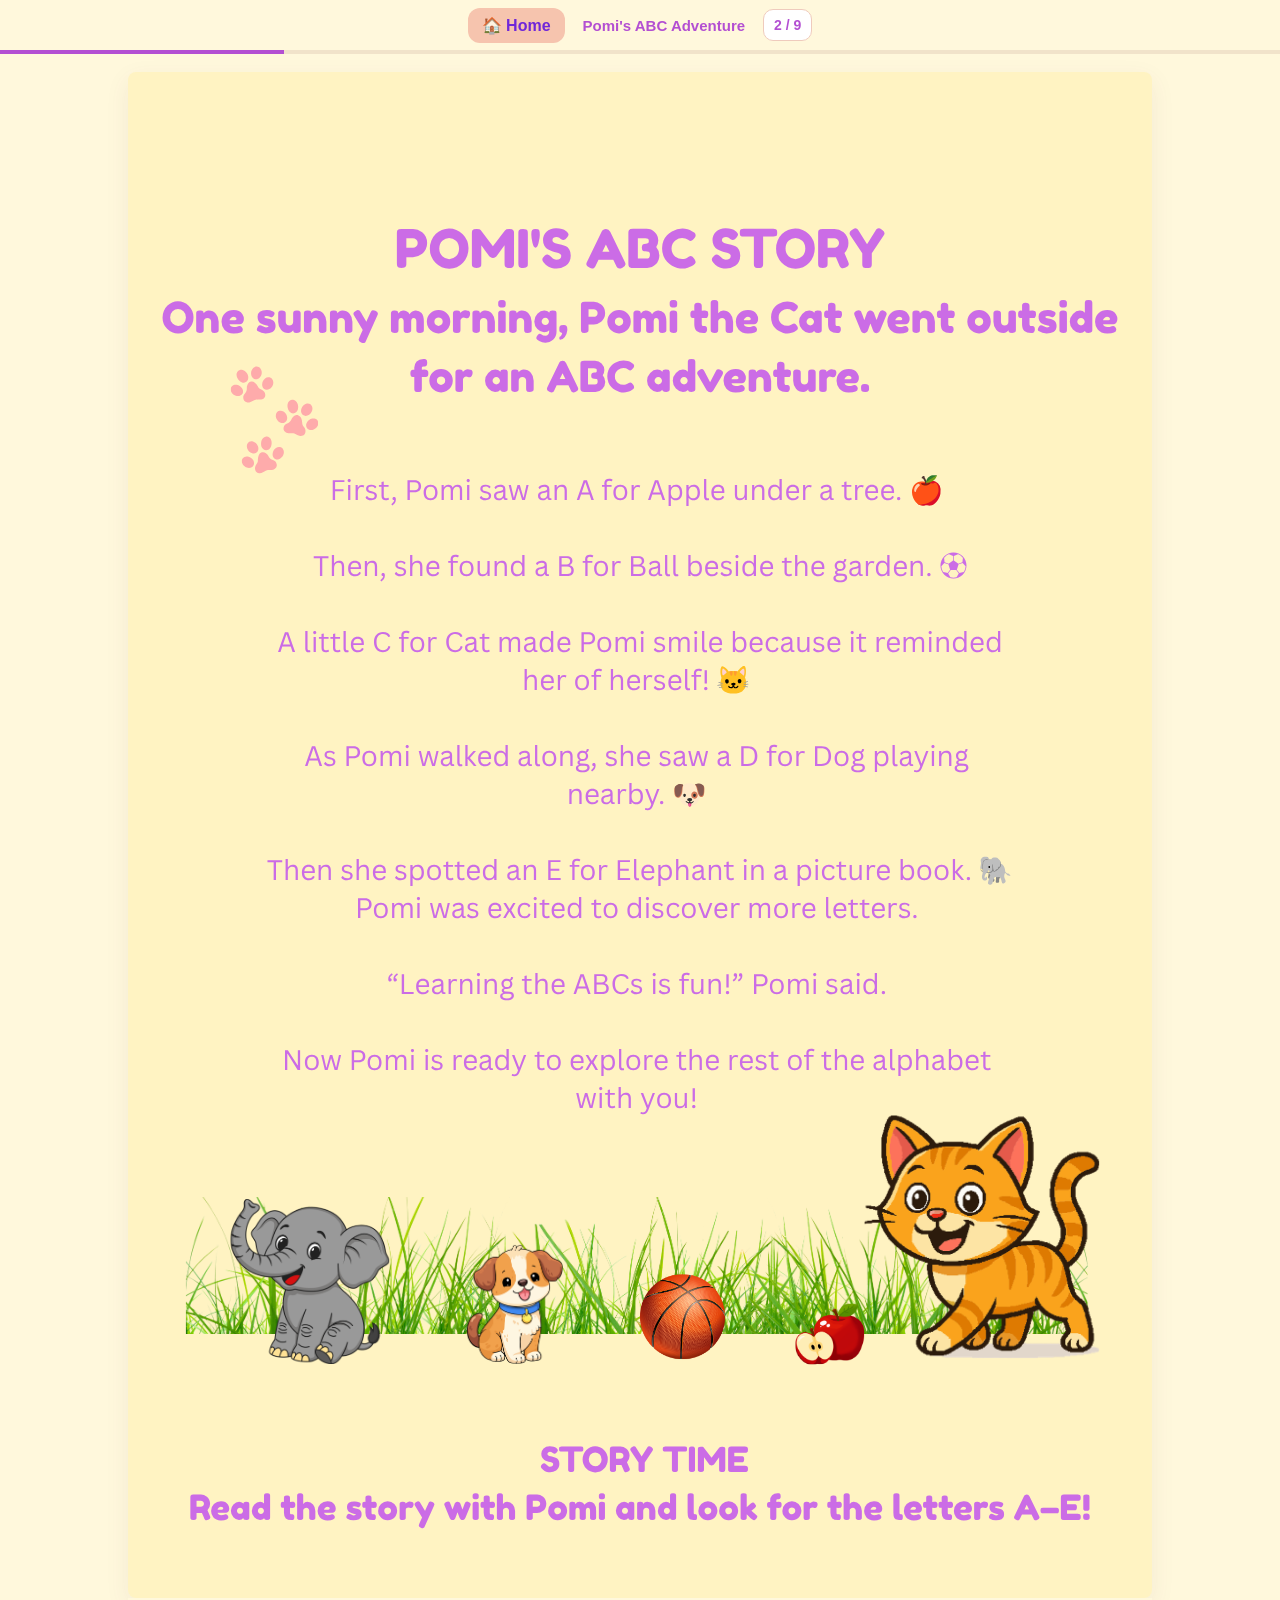
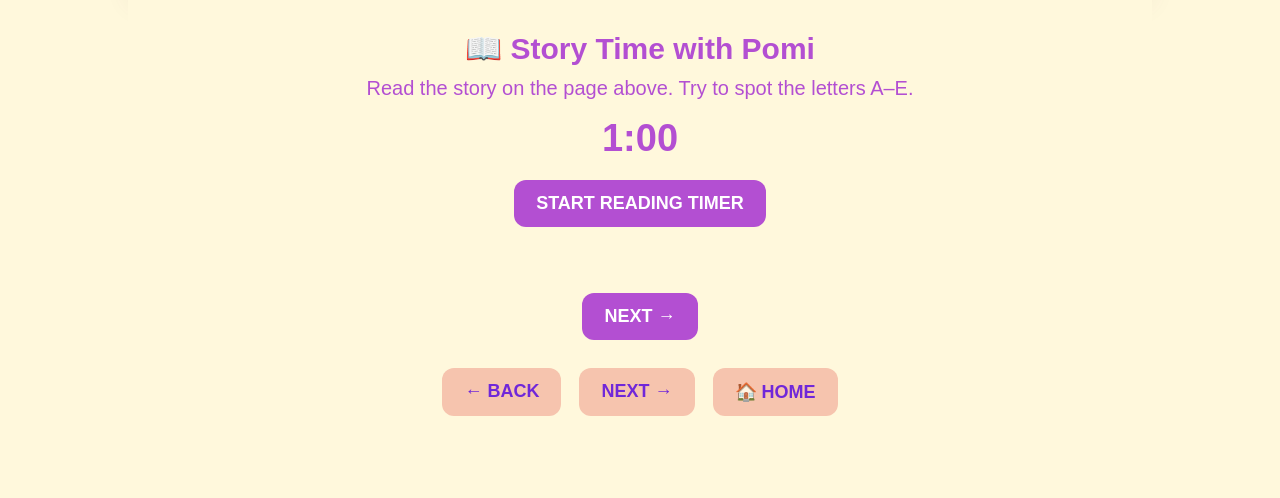
==== pomi-page-2.html @ 3f8cf051 "Upload Pomi's ABC Adventure files" ====
<!DOCTYPE html>
<html lang="en"><head><meta charset="UTF-8">
<meta name="viewport" content="width=device-width,initial-scale=1.0">
<title>Pomi's ABC Story</title><link rel="stylesheet" href="style.css"></head>
<body><main class="booklet"><img src="pomi-page-2.png" alt="Pomi's ABC Story" class="page-image">
<section class="controls"><h2>📖 Story Time with Pomi</h2>
<p>Read the story on the page above. Try to spot the letters A–E.</p>
<div class="timer" id="timer">1:00</div>
<button onclick="startTimer()">START READING TIMER</button>
<div class="message" id="message"></div>
<a class="navbtn" href="pomi-page-3.html">NEXT →</a><div class="footer-nav"><a class="navbtn" href="pomi-page-1.html">← BACK</a><a class="navbtn" href="pomi-page-3.html">NEXT →</a><a class="navbtn" href="index.html">🏠 HOME</a></div></section></main>
<script>let left=60,run=false,t;
function startTimer(){
 if(run)return; run=true; left=60; document.getElementById('message').textContent='';
 t=setInterval(()=>{left--; let s=left%60; document.getElementById('timer').textContent=Math.floor(left/60)+':'+String(s).padStart(2,'0');
 if(left<=0){clearInterval(t);run=false;markPomiDone(2);document.getElementById('message').textContent='🎉 Great job, little reader!'}} ,1000);
}</script><script src="app.js"></script></body></html>
---- style.css ----
*{box-sizing:border-box}
:root{--cream:#fff8dc;--purple:#b34fd2;--deep:#7027d9;--peach:#f6c4ae;--green:#2c8b20;--pink:#ff9cab}
body{margin:0;background:var(--cream);font-family:Arial,sans-serif;text-align:center;color:var(--purple);padding-top:52px}
.site-nav{position:fixed;z-index:20;top:0;left:0;right:0;height:52px;background:rgba(255,248,220,.97);border-bottom:2px solid #f3d8c7;display:flex;align-items:center;justify-content:center;gap:18px;padding:0 14px;font-weight:700}.site-nav a{color:var(--deep);text-decoration:none;background:#f6c4ae;padding:8px 14px;border-radius:12px}.site-nav .crumb{font-size:15px}.page-count{font-size:14px;background:#fff;border:1px solid #efcbbd;padding:7px 10px;border-radius:10px}
.progress-shell{position:fixed;z-index:21;top:50px;left:0;right:0;height:4px;background:#f1e3ca}.progress-bar{height:100%;background:var(--purple);transition:width .4s}
.booklet{width:92%;max-width:1024px;margin:20px auto 40px}.page-image{width:100%;display:block;border-radius:8px;box-shadow:0 8px 24px rgba(100,60,100,.08)}
.controls{padding:28px 16px 36px;background:var(--cream)}
h2{margin:5px 0 8px;font-size:30px;color:var(--purple)}p{font-size:20px;line-height:1.45;margin:8px auto;max-width:850px}
button,.navbtn{display:inline-block;background:var(--purple);color:white;border:0;padding:13px 22px;border-radius:12px;font-size:18px;font-weight:bold;cursor:pointer;margin:6px;text-decoration:none;transition:.15s}button:hover,.navbtn:hover{transform:translateY(-2px) scale(1.02);box-shadow:0 5px 12px rgba(120,50,150,.16)}
.message{min-height:30px;margin:12px;font-size:20px;font-weight:bold}.next{display:none}.timer{font-size:38px;font-weight:bold;margin:14px}.grid{display:flex;flex-wrap:wrap;justify-content:center;gap:12px;max-width:900px;margin:18px auto}.choice{min-width:75px;background:var(--peach);color:#6426d8}.choice.correct,.answer-btn.correct{background:#63bd63;color:white}.choice.wrong,.answer-btn.wrong{animation:shake .25s;background:#f58b8b;color:white}@keyframes shake{25%{transform:translateX(-5px)}75%{transform:translateX(5px)}}
.activity-card{background:var(--peach);border-radius:14px;padding:16px;min-width:180px;box-shadow:0 4px 12px rgba(80,40,80,.05)}.activity-card h3{margin:0 0 10px;font-size:22px}
input[type=text],input[type=date]{padding:10px;border:2px solid var(--purple);border-radius:9px;font-size:18px}.quiz-q{margin:18px auto;max-width:850px}.quiz-q strong{font-size:21px}.answer-btn{background:var(--peach);color:var(--green);min-width:80px}.answer-btn.selected{outline:4px solid var(--purple)}
.match-wrap{display:flex;justify-content:center;gap:70px;flex-wrap:wrap;margin:20px auto}.match-col{display:flex;flex-direction:column;gap:12px}.match-col h3{margin:0 0 4px;font-size:26px}.match-btn{min-width:85px}.matched{opacity:.45;pointer-events:none}.score{font-size:22px;font-weight:bold;margin:12px}.certificate{background:#fffdf2;border:4px dashed var(--purple);border-radius:18px;padding:25px;max-width:800px;margin:20px auto}.certificate h2{font-size:34px}.small{font-size:16px;color:#7d5a82}
.footer-nav{display:flex;justify-content:center;flex-wrap:wrap;gap:6px;margin-top:16px}.footer-nav a{background:#f6c4ae;color:var(--deep)}
@media(max-width:600px){body{padding-top:48px}.site-nav{height:48px}.progress-shell{top:46px}.site-nav .crumb{display:none}h2{font-size:24px}p{font-size:17px}button,.navbtn{font-size:16px;padding:11px 16px}.match-wrap{gap:25px}.page-image{border-radius:4px}}
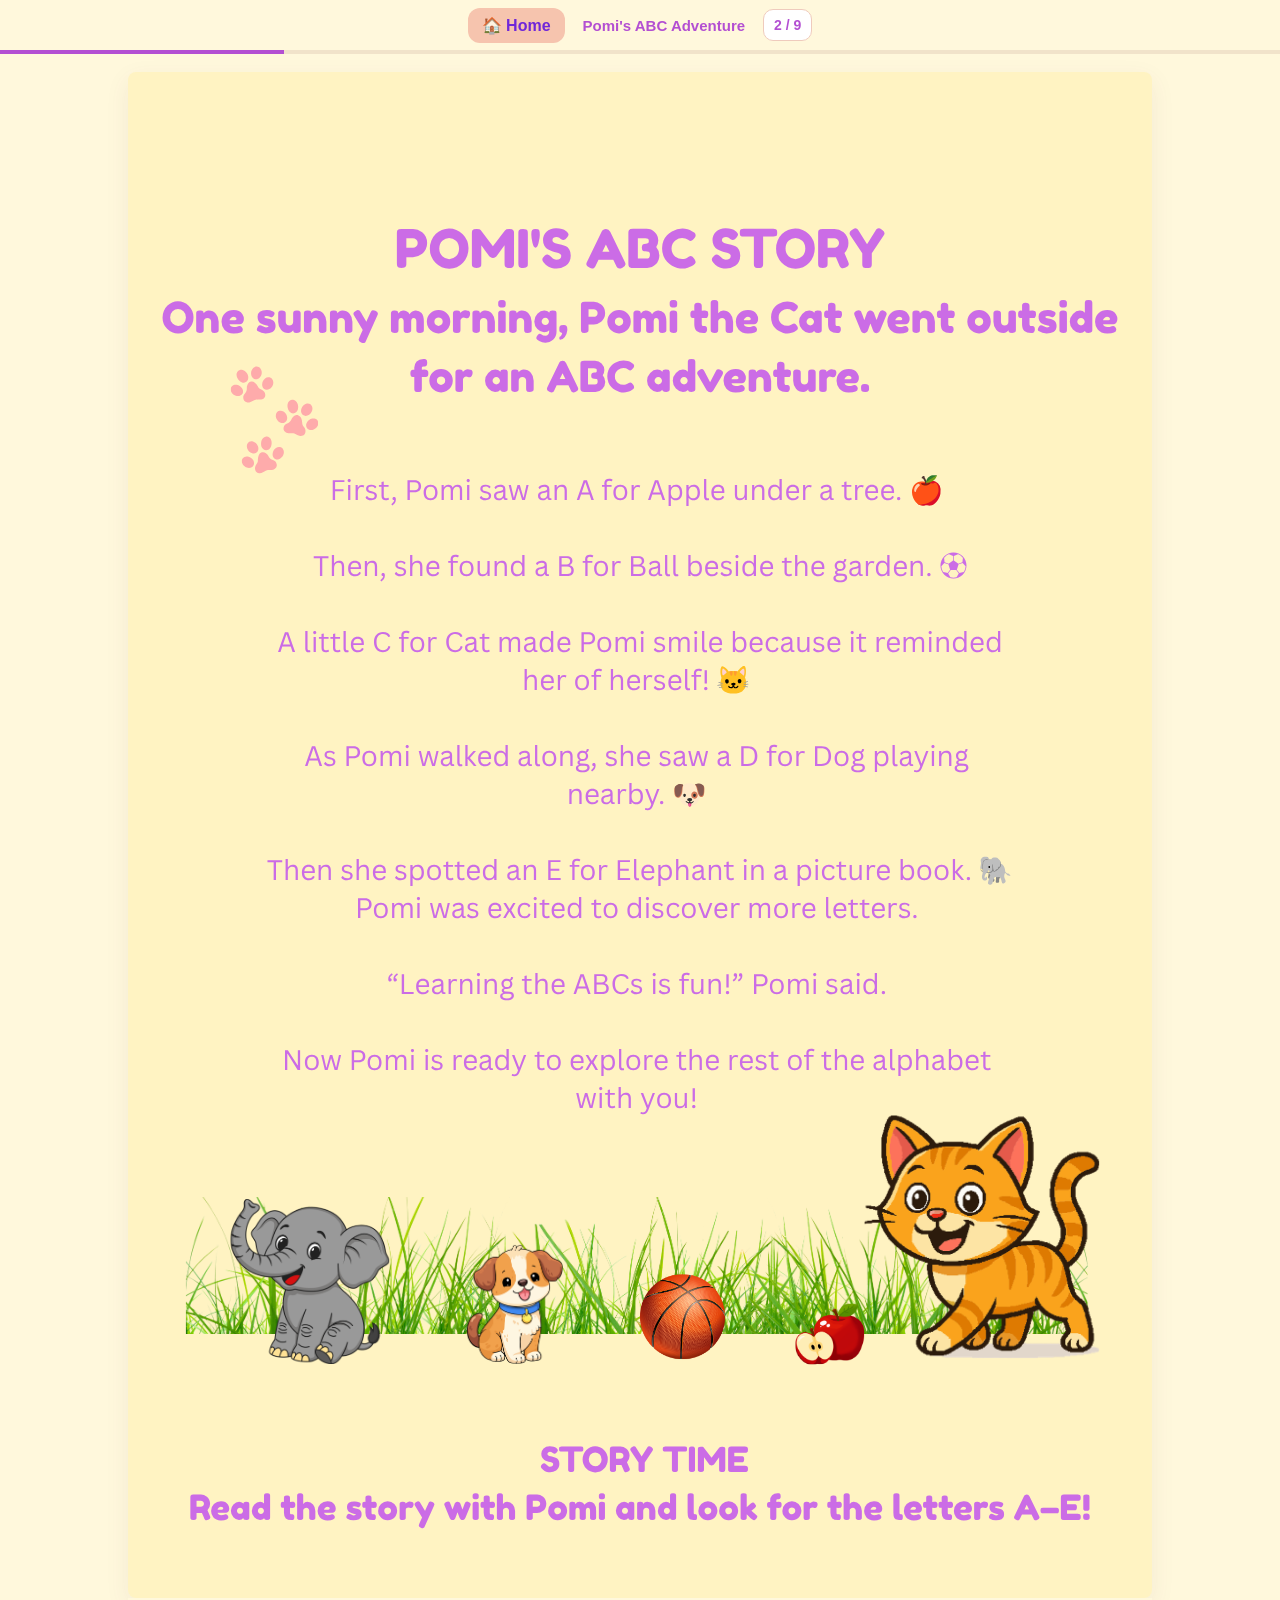
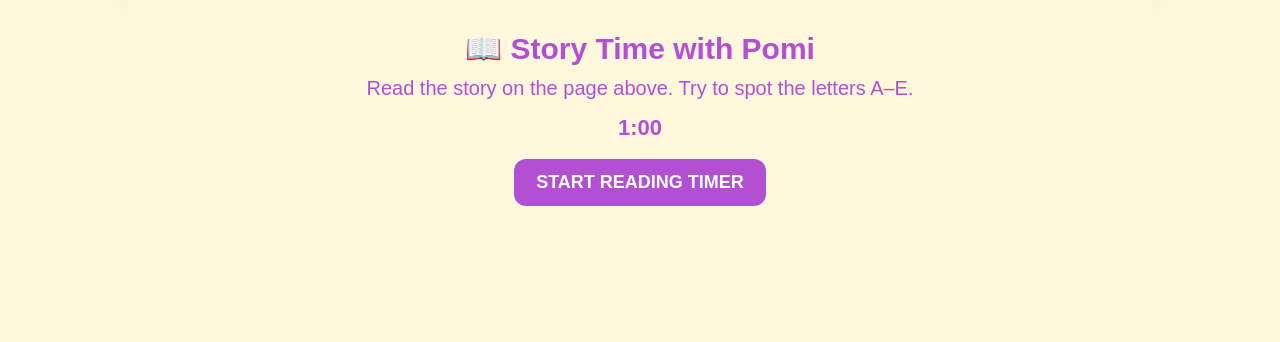
==== commit 16c6380a: "Update all Pomi ABC Adventure pages" ====
--- a/pomi-page-2.html
+++ b/pomi-page-2.html
@@ -1,17 +1,124 @@
 <!DOCTYPE html>
-<html lang="en"><head><meta charset="UTF-8">
-<meta name="viewport" content="width=device-width,initial-scale=1.0">
-<title>Pomi's ABC Story</title><link rel="stylesheet" href="style.css"></head>
-<body><main class="booklet"><img src="pomi-page-2.png" alt="Pomi's ABC Story" class="page-image">
-<section class="controls"><h2>📖 Story Time with Pomi</h2>
-<p>Read the story on the page above. Try to spot the letters A–E.</p>
-<div class="timer" id="timer">1:00</div>
-<button onclick="startTimer()">START READING TIMER</button>
-<div class="message" id="message"></div>
-<a class="navbtn" href="pomi-page-3.html">NEXT →</a><div class="footer-nav"><a class="navbtn" href="pomi-page-1.html">← BACK</a><a class="navbtn" href="pomi-page-3.html">NEXT →</a><a class="navbtn" href="index.html">🏠 HOME</a></div></section></main>
-<script>let left=60,run=false,t;
-function startTimer(){
- if(run)return; run=true; left=60; document.getElementById('message').textContent='';
- t=setInterval(()=>{left--; let s=left%60; document.getElementById('timer').textContent=Math.floor(left/60)+':'+String(s).padStart(2,'0');
- if(left<=0){clearInterval(t);run=false;markPomiDone(2);document.getElementById('message').textContent='🎉 Great job, little reader!'}} ,1000);
-}</script><script src="app.js"></script></body></html>+<html lang="en">
+<head>
+<meta charset="UTF-8">
+<meta name="viewport" content="width=device-width, initial-scale=1.0">
+<title>Story Time with Pomi</title>
+<link rel="stylesheet" href="style.css">
+</head>
+
+<body>
+
+<main class="booklet">
+
+  <!-- PAGE IMAGE -->
+  <img 
+    src="pomi-page-2.png" 
+    alt="Story Time with Pomi" 
+    class="page-image"
+  >
+
+  <!-- INTERACTIVE SECTION -->
+  <section class="controls">
+
+    <h2>📖 Story Time with Pomi</h2>
+
+    <p>
+      Read the story on the page above. Try to spot the letters A–E.
+    </p>
+
+    <!-- TIMER -->
+    <div class="score" id="timer">1:00</div>
+
+    <button 
+      id="timerBtn" 
+      class="navbtn"
+      onclick="startReadingTimer()"
+    >
+      START READING TIMER
+    </button>
+
+    <div 
+      class="message" 
+      id="message"
+    ></div>
+
+    <!-- ONLY ONE NEXT BUTTON -->
+    <a 
+      id="next" 
+      class="navbtn next" 
+      href="pomi-page-3.html"
+      style="display:none;"
+    >
+      NEXT →
+    </a>
+
+  </section>
+
+</main>
+
+
+<script>
+let timeLeft = 60;
+let timerRunning = false;
+let timerInterval = null;
+
+function startReadingTimer() {
+
+  if (timerRunning) {
+    return;
+  }
+
+  timerRunning = true;
+
+  const timer = document.getElementById("timer");
+  const button = document.getElementById("timerBtn");
+  const message = document.getElementById("message");
+  const next = document.getElementById("next");
+
+  button.disabled = true;
+  button.textContent = "READING...";
+
+  message.textContent = "📖 Keep reading and look for the letters A–E!";
+
+  timerInterval = setInterval(function() {
+
+    timeLeft--;
+
+    const minutes = Math.floor(timeLeft / 60);
+    const seconds = timeLeft % 60;
+
+    timer.textContent =
+      minutes + ":" + String(seconds).padStart(2, "0");
+
+    if (timeLeft <= 0) {
+
+      clearInterval(timerInterval);
+
+      timerRunning = false;
+
+      timer.textContent = "0:00";
+
+      button.disabled = false;
+      button.textContent = "READING COMPLETE!";
+
+      message.textContent =
+        "🎉 Great job! You finished the reading time!";
+
+      /* Mark Page 2 as completed */
+      if (typeof markPomiDone === "function") {
+        markPomiDone(2);
+      }
+
+      /* Show the ONE NEXT button */
+      next.style.display = "inline-block";
+    }
+
+  }, 1000);
+}
+</script>
+
+<script src="app.js"></script>
+
+</body>
+</html>
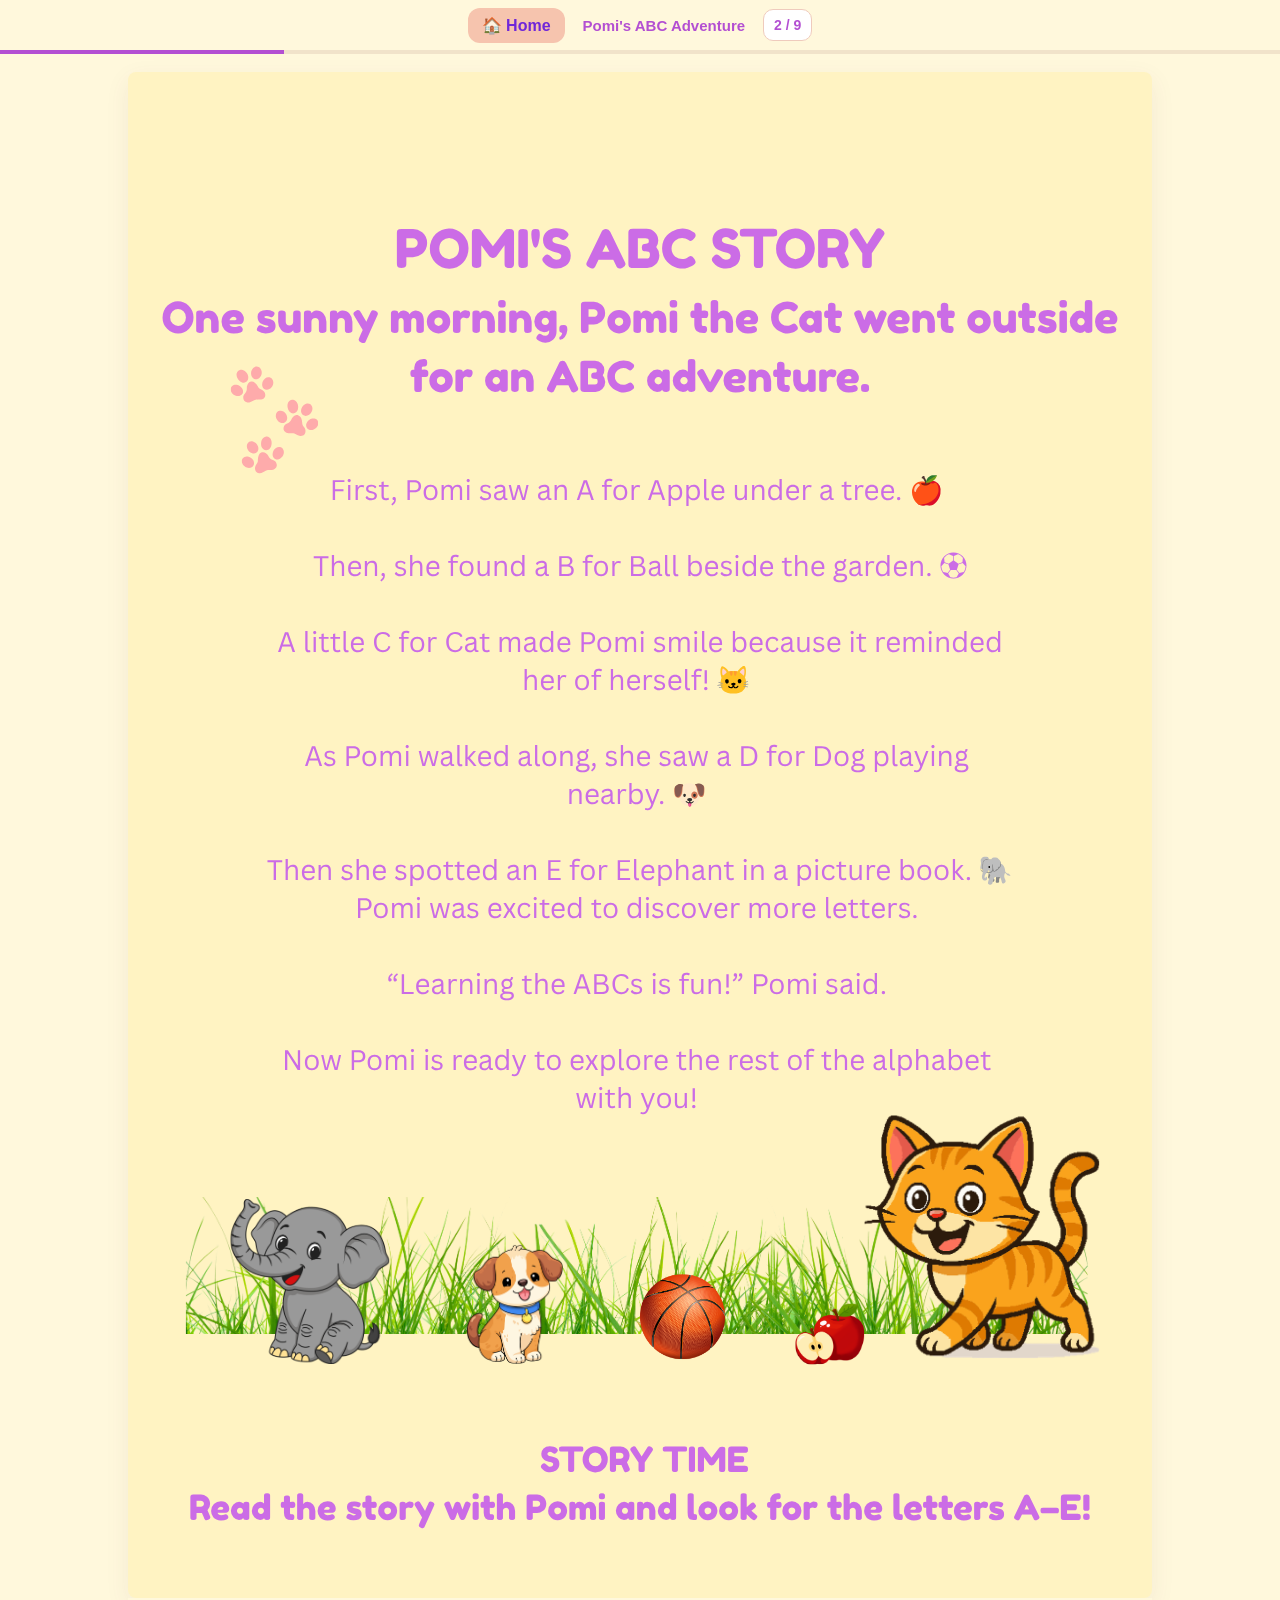
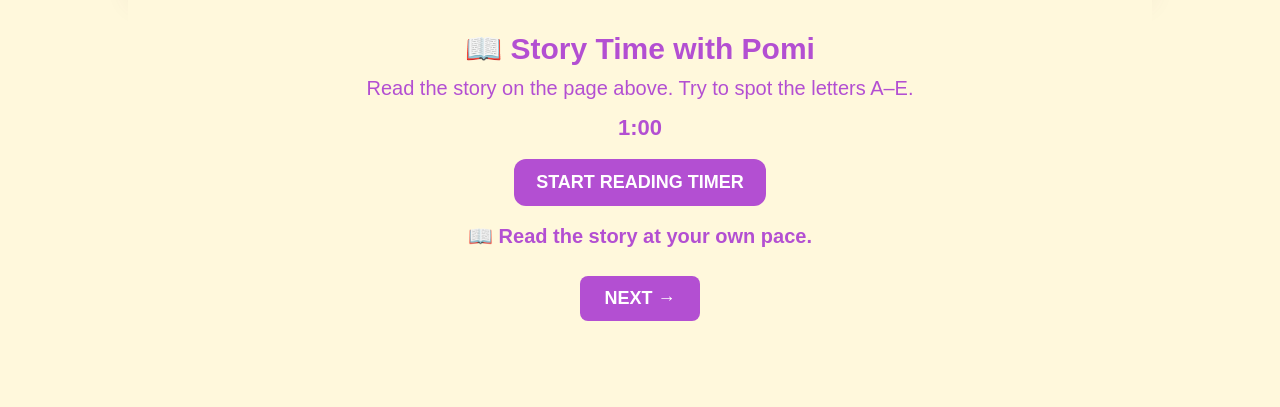
==== commit cbd60584: "Update pomi-page-2.html" ====
--- a/pomi-page-2.html
+++ b/pomi-page-2.html
@@ -3,22 +3,70 @@
 <head>
 <meta charset="UTF-8">
 <meta name="viewport" content="width=device-width, initial-scale=1.0">
+
 <title>Story Time with Pomi</title>
+
 <link rel="stylesheet" href="style.css">
+
+<style>
+/* =========================================
+   PAGE 2 - NEXT BUTTON OVERRIDE
+   ========================================= */
+
+#page2NextButton {
+  display: inline-block !important;
+  visibility: visible !important;
+  opacity: 1 !important;
+  text-decoration: none !important;
+  cursor: pointer !important;
+  margin: 10px auto !important;
+}
+
+/* Keep the button easy to tap on phones */
+#page2NextButton {
+  padding: 12px 24px;
+  border-radius: 8px;
+  font-weight: bold;
+}
+
+/* Make the controls comfortable on smaller screens */
+@media (max-width: 600px) {
+
+  .controls {
+    width: 92%;
+    margin: 0 auto;
+  }
+
+  #page2NextButton {
+    display: inline-block !important;
+    padding: 13px 28px;
+    font-size: 16px;
+  }
+
+}
+</style>
+
 </head>
 
 <body>
 
 <main class="booklet">
 
-  <!-- PAGE IMAGE -->
+  <!-- ==============================
+       STORY PAGE IMAGE
+       ============================== -->
+
   <img 
-    src="pomi-page-2.png" 
-    alt="Story Time with Pomi" 
+    src="pomi-page-2.png"
+    alt="Story Time with Pomi"
     class="page-image"
   >
 
-  <!-- INTERACTIVE SECTION -->
+
+  <!-- ==============================
+       INTERACTIVE SECTION
+       ============================== -->
+
   <section class="controls">
 
     <h2>📖 Story Time with Pomi</h2>
@@ -27,28 +75,47 @@
       Read the story on the page above. Try to spot the letters A–E.
     </p>
 
-    <!-- TIMER -->
-    <div class="score" id="timer">1:00</div>
-
-    <button 
-      id="timerBtn" 
+
+    <!-- OPTIONAL 1-MINUTE TIMER -->
+
+    <div 
+      class="score" 
+      id="readingTimer"
+    >
+      1:00
+    </div>
+
+
+    <button
+      id="readingTimerButton"
       class="navbtn"
+      type="button"
       onclick="startReadingTimer()"
     >
       START READING TIMER
     </button>
 
-    <div 
-      class="message" 
-      id="message"
-    ></div>
-
-    <!-- ONLY ONE NEXT BUTTON -->
-    <a 
-      id="next" 
-      class="navbtn next" 
+
+    <!-- MESSAGE -->
+
+    <div
+      class="message"
+      id="readingMessage"
+    >
+      📖 Read the story at your own pace.
+    </div>
+
+
+    <!-- ==================================
+         NEXT BUTTON
+         ALWAYS AVAILABLE
+         ================================== -->
+
+    <a
+      id="page2NextButton"
+      class="navbtn"
       href="pomi-page-3.html"
-      style="display:none;"
+      onclick="finishPage2()"
     >
       NEXT →
     </a>
@@ -59,10 +126,16 @@
 
 
 <script>
+
+/* =========================================
+   OPTIONAL READING TIMER
+   ========================================= */
+
 let timeLeft = 60;
 let timerRunning = false;
 let timerInterval = null;
 
+
 function startReadingTimer() {
 
   if (timerRunning) {
@@ -71,25 +144,39 @@
 
   timerRunning = true;
 
-  const timer = document.getElementById("timer");
-  const button = document.getElementById("timerBtn");
-  const message = document.getElementById("message");
-  const next = document.getElementById("next");
+  const timer =
+    document.getElementById("readingTimer");
+
+  const button =
+    document.getElementById("readingTimerButton");
+
+  const message =
+    document.getElementById("readingMessage");
+
 
   button.disabled = true;
   button.textContent = "READING...";
 
-  message.textContent = "📖 Keep reading and look for the letters A–E!";
+  message.textContent =
+    "📖 Keep reading and look for the letters A–E!";
+
 
   timerInterval = setInterval(function() {
 
     timeLeft--;
 
-    const minutes = Math.floor(timeLeft / 60);
-    const seconds = timeLeft % 60;
+    const minutes =
+      Math.floor(timeLeft / 60);
+
+    const seconds =
+      timeLeft % 60;
+
 
     timer.textContent =
-      minutes + ":" + String(seconds).padStart(2, "0");
+      minutes +
+      ":" +
+      String(seconds).padStart(2, "0");
+
 
     if (timeLeft <= 0) {
 
@@ -100,25 +187,117 @@
       timer.textContent = "0:00";
 
       button.disabled = false;
-      button.textContent = "READING COMPLETE!";
+
+      button.textContent =
+        "READING COMPLETE!";
 
       message.textContent =
-        "🎉 Great job! You finished the reading time!";
-
-      /* Mark Page 2 as completed */
-      if (typeof markPomiDone === "function") {
-        markPomiDone(2);
-      }
-
-      /* Show the ONE NEXT button */
-      next.style.display = "inline-block";
+        "🎉 Great job! You finished the reading timer!";
+
     }
 
   }, 1000);
-}
+
+}
+
+
+/* =========================================
+   PAGE 2 COMPLETION
+   ========================================= */
+
+function finishPage2() {
+
+  /*
+   * If your app.js has the completion system,
+   * mark Page 2 as completed.
+   */
+
+  if (typeof markPomiDone === "function") {
+    markPomiDone(2);
+  }
+
+}
+
+
+/* =========================================
+   EXTRA SAFETY
+   Make sure NEXT stays visible even if
+   another script tries to hide it.
+   ========================================= */
+
+window.addEventListener("load", function() {
+
+  const nextButton =
+    document.getElementById("page2NextButton");
+
+  if (nextButton) {
+
+    nextButton.style.setProperty(
+      "display",
+      "inline-block",
+      "important"
+    );
+
+    nextButton.style.setProperty(
+      "visibility",
+      "visible",
+      "important"
+    );
+
+    nextButton.style.setProperty(
+      "opacity",
+      "1",
+      "important"
+    );
+
+  }
+
+});
+
 </script>
 
+
 <script src="app.js"></script>
 
+
+<script>
+
+/*
+ * Run again after app.js loads.
+ * This prevents the old Page 2 logic from
+ * hiding the new NEXT button.
+ */
+
+window.addEventListener("load", function() {
+
+  const nextButton =
+    document.getElementById("page2NextButton");
+
+  if (nextButton) {
+
+    nextButton.style.setProperty(
+      "display",
+      "inline-block",
+      "important"
+    );
+
+    nextButton.style.setProperty(
+      "visibility",
+      "visible",
+      "important"
+    );
+
+    nextButton.style.setProperty(
+      "opacity",
+      "1",
+      "important"
+    );
+
+  }
+
+});
+
+</script>
+
 </body>
-</html>+</html>
